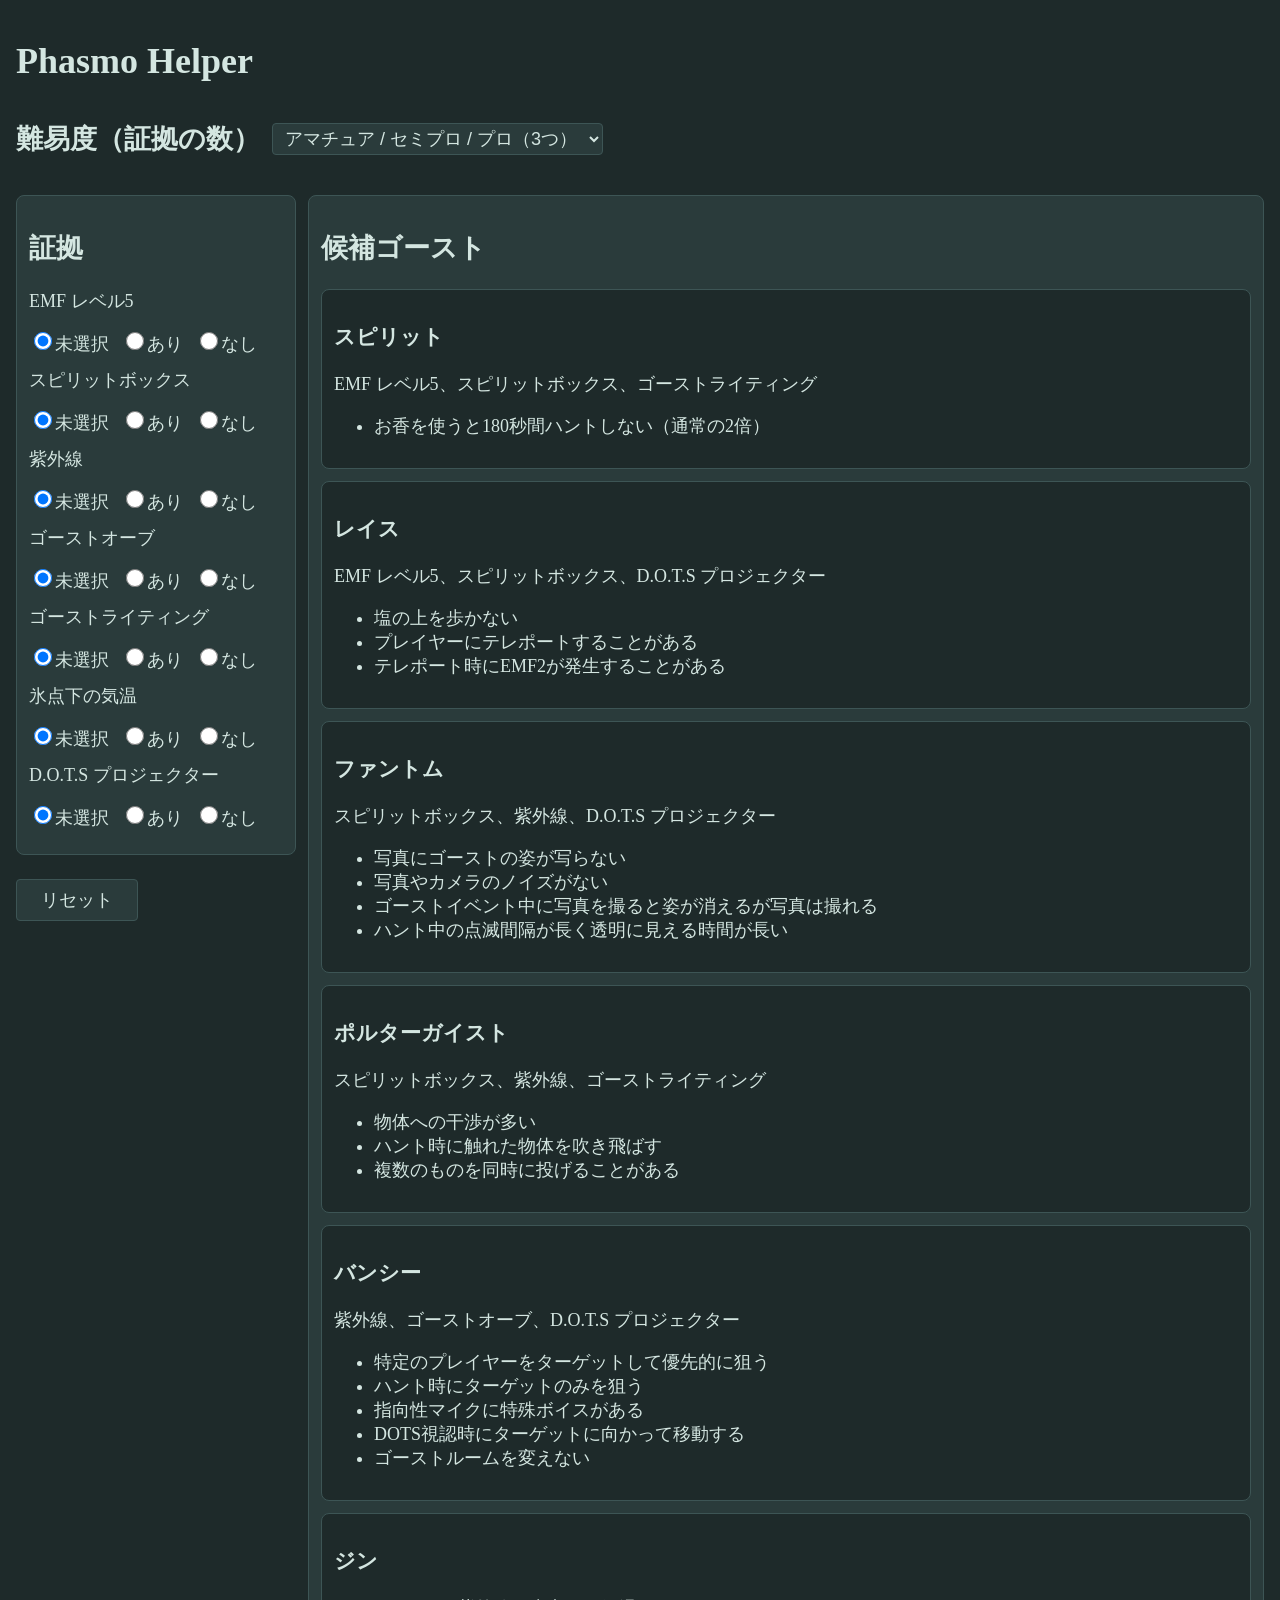
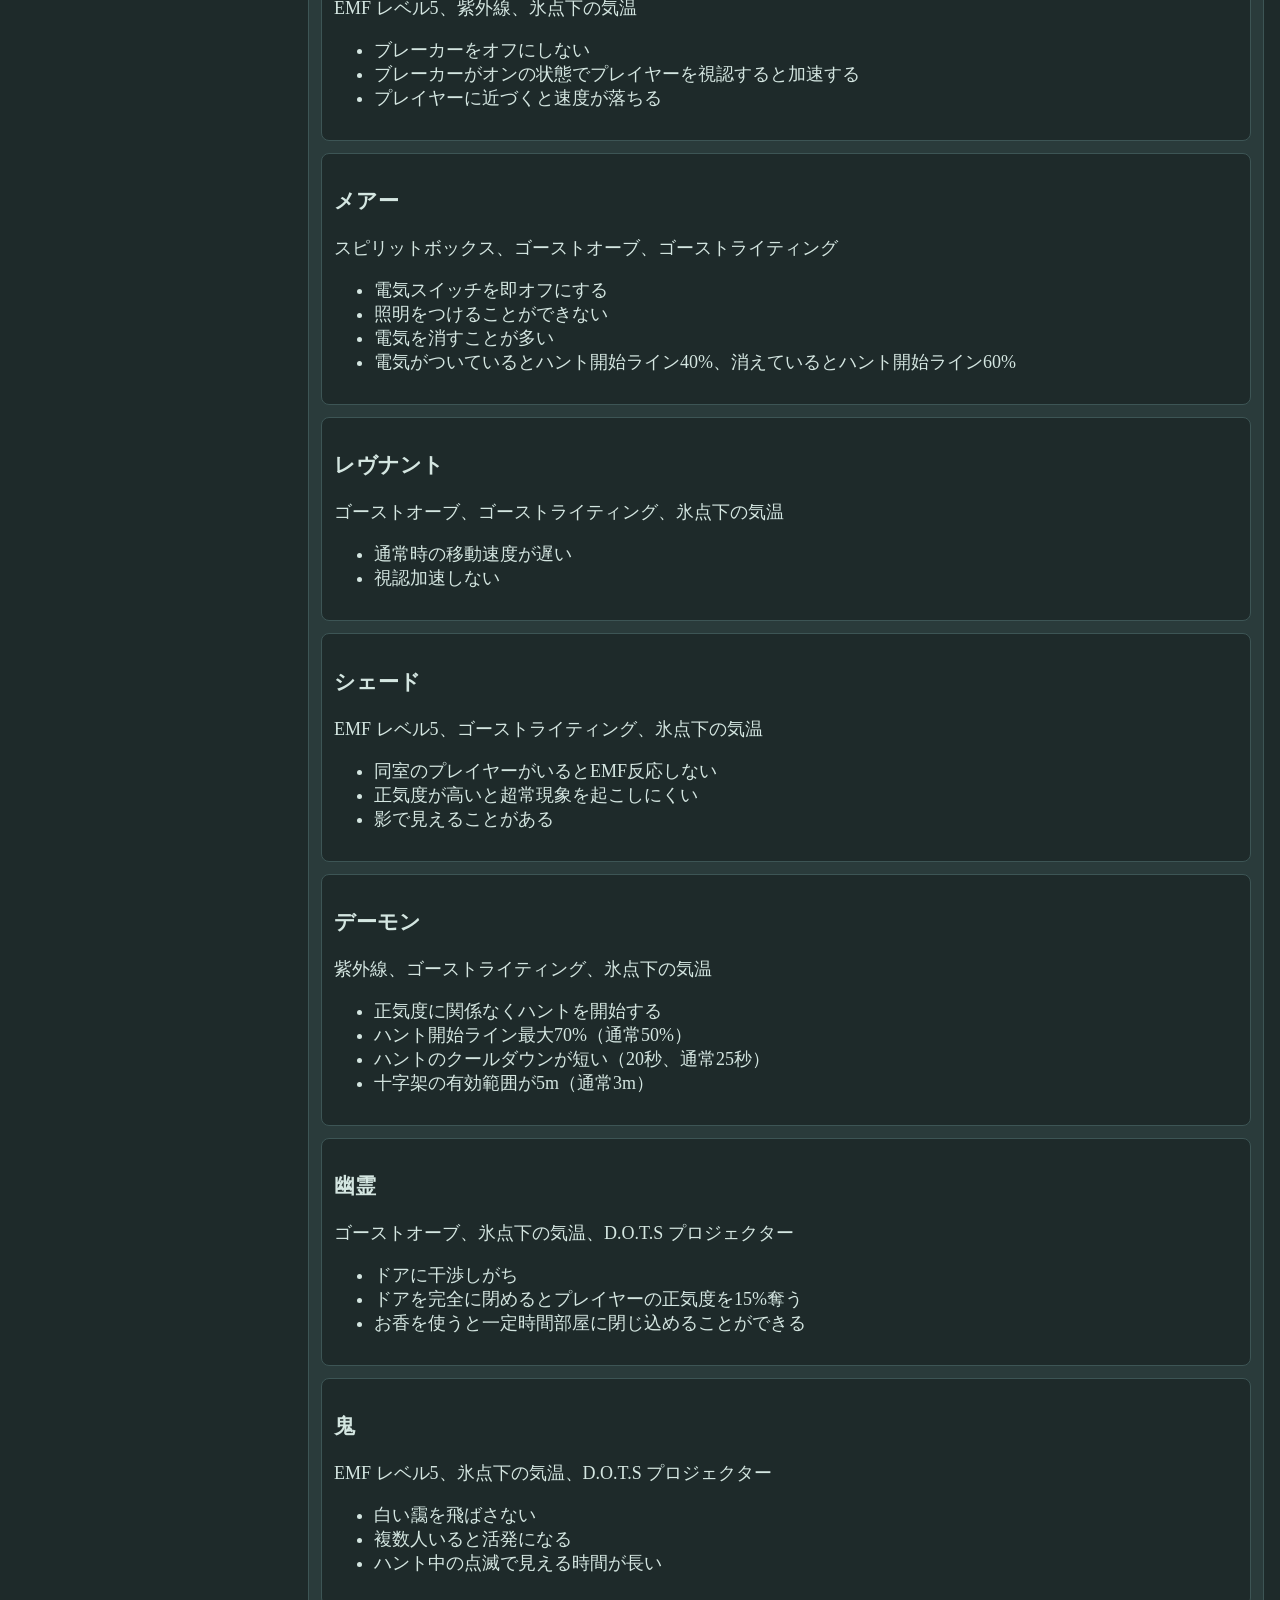
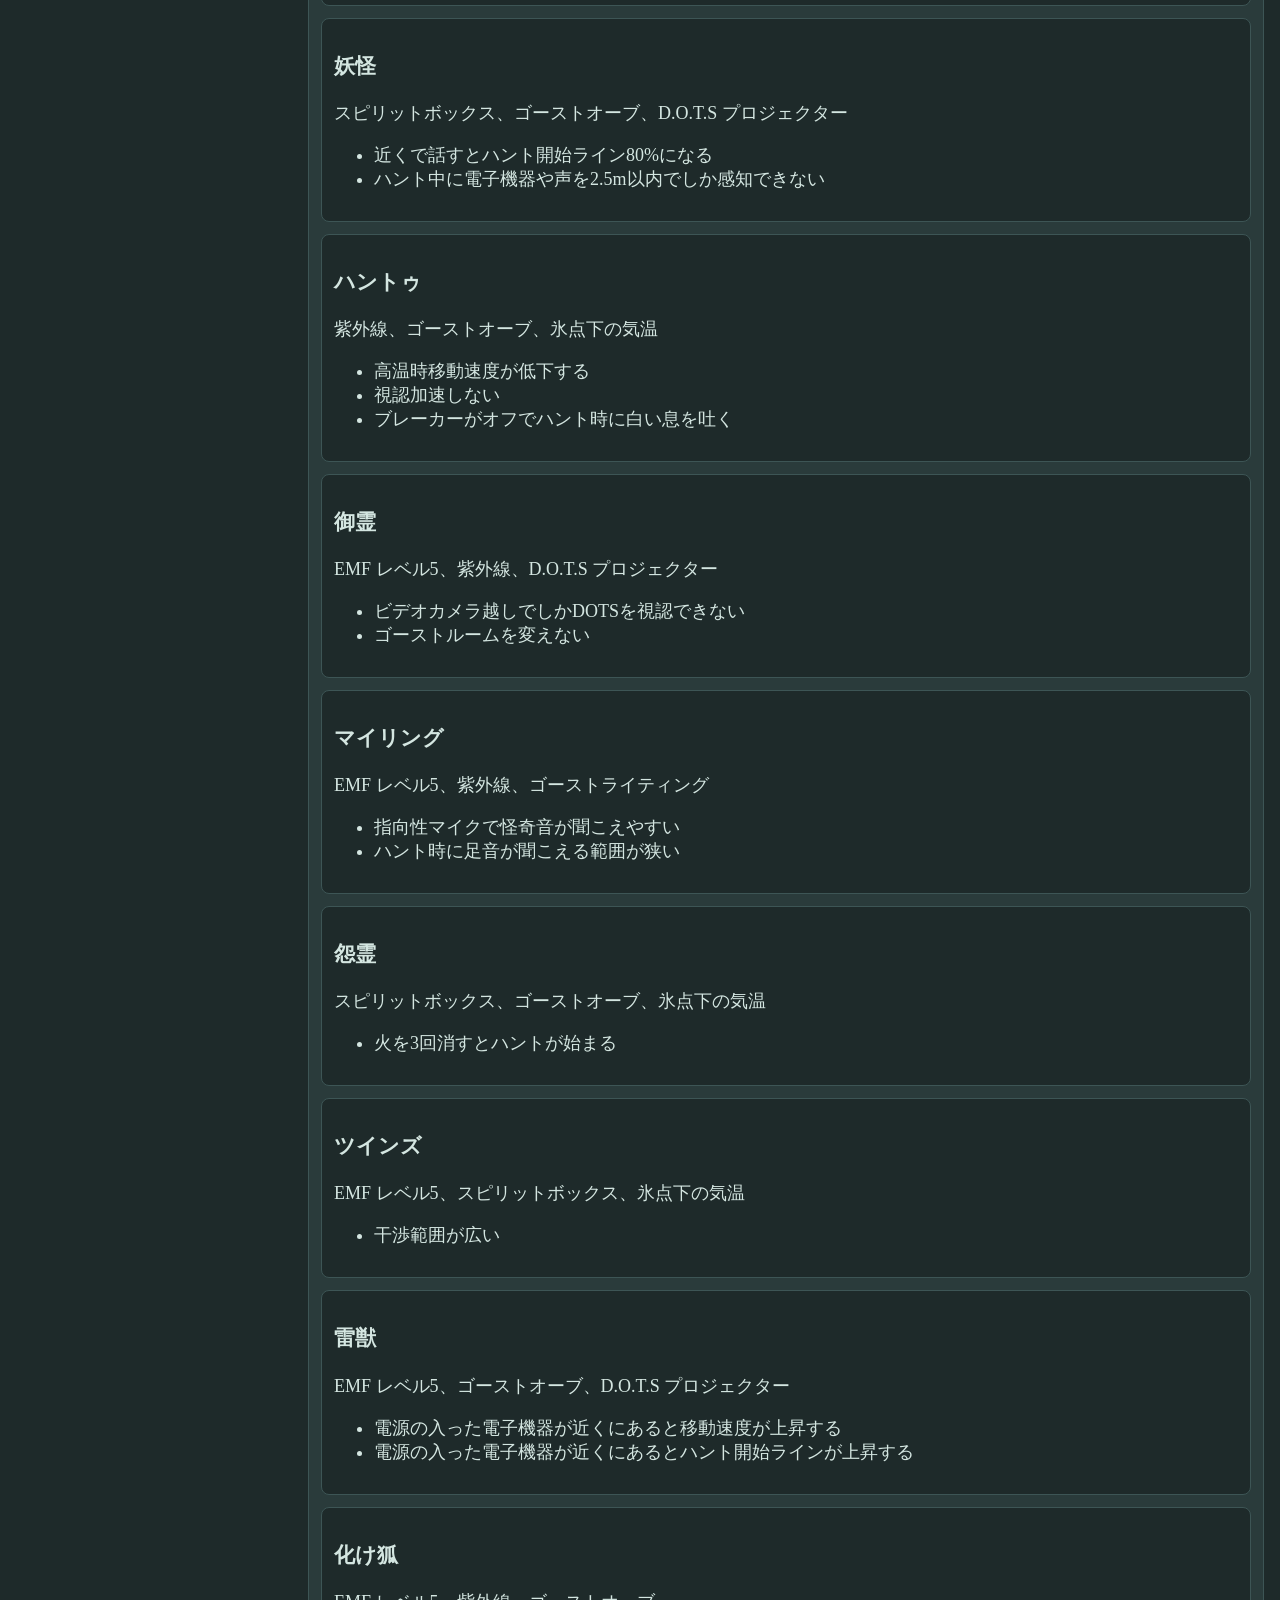
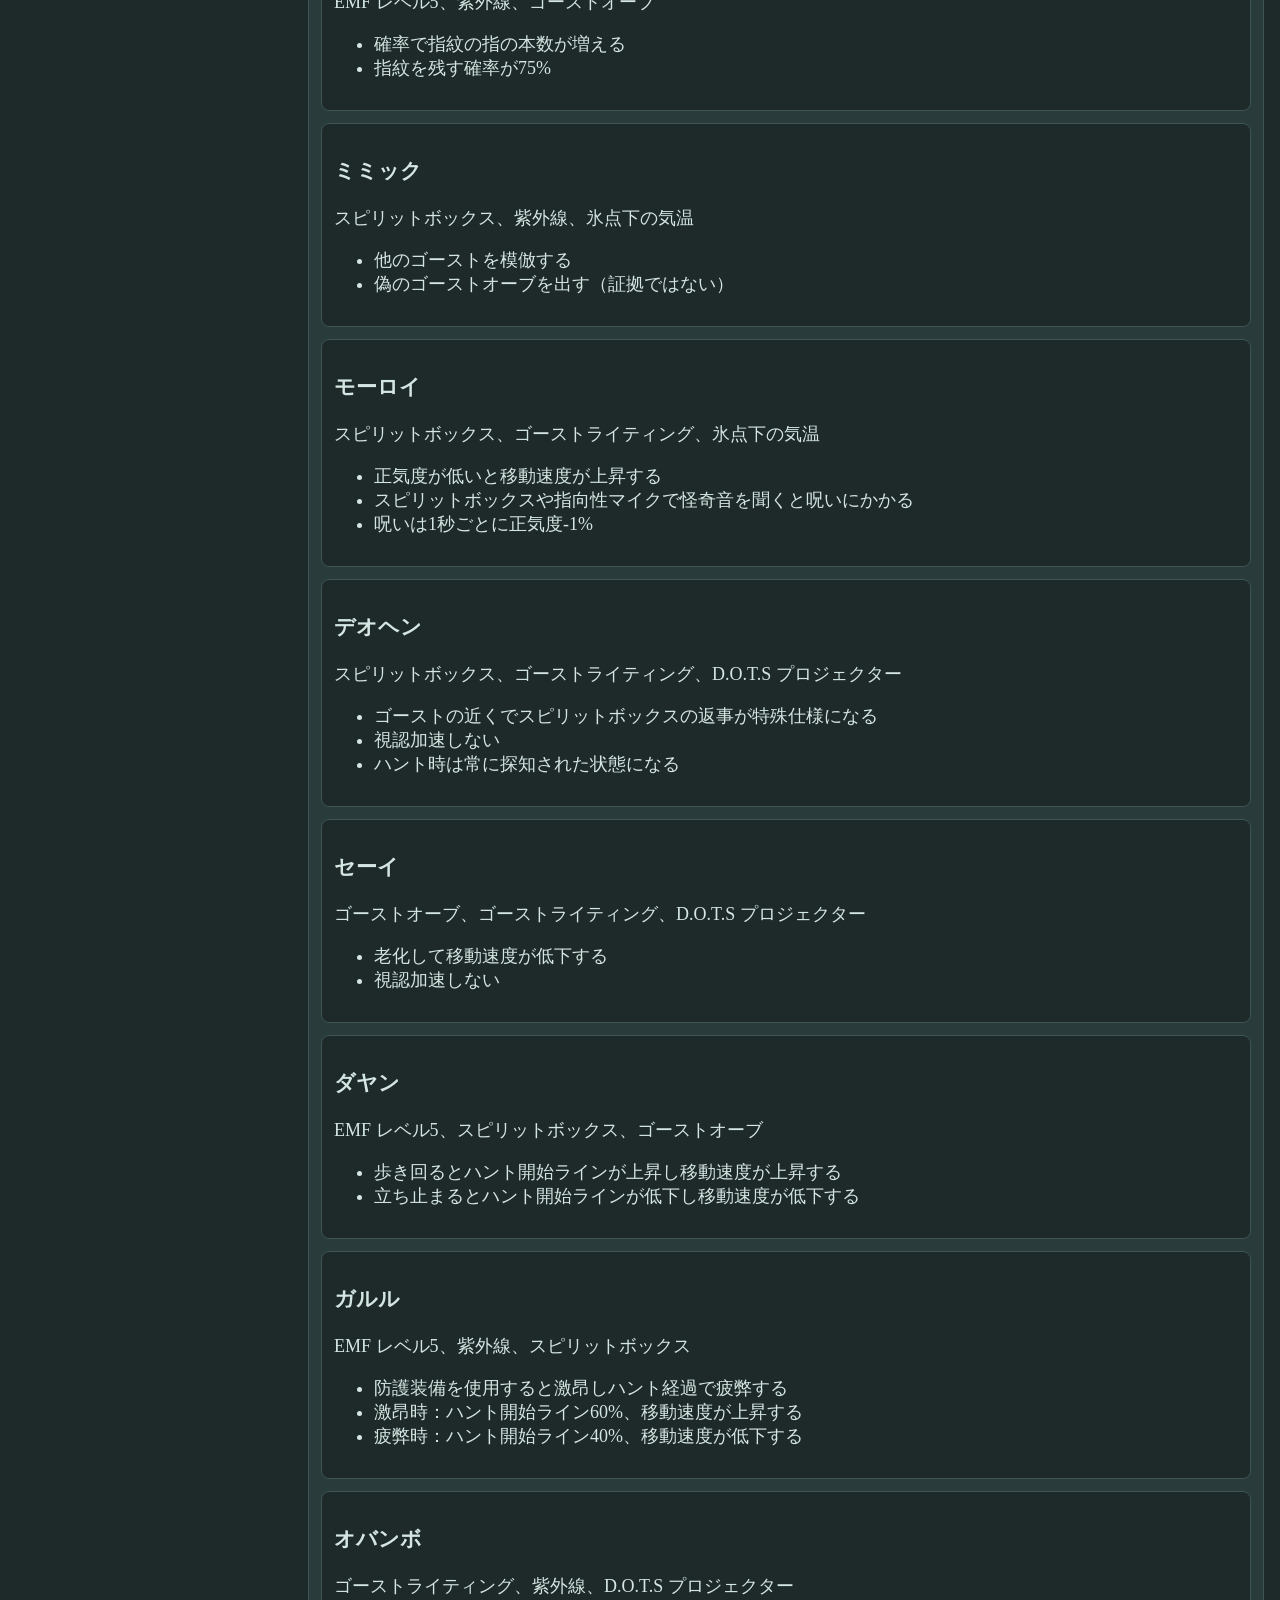
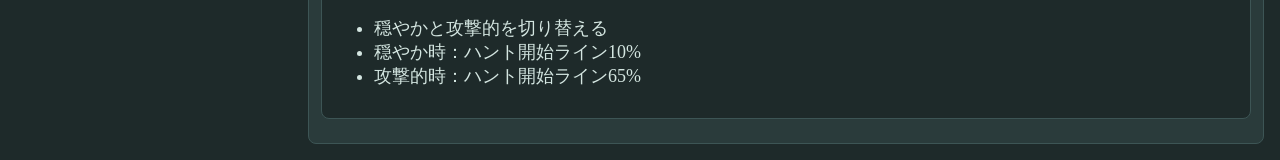
==== index.html @ 8256fd14 "first commit" ====
<!DOCTYPE html>
<html lang="ja">

<head>
  <meta charset="UTF-8">
  <meta name="viewport" content="width=device-width, initial-scale=1.0">
  <title>Phasmo Helper</title>
  <link rel="stylesheet" href="css/style.css">
</head>

<body>

  <h1>Phasmo Helper</h1>

  <section id="difficulty-section">
    <h2>難易度（証拠の数）</h2>
    <select id="difficulty-select">
      <option value="3">アマチュア / セミプロ / プロ（3つ）</option>
      <option value="2">ナイトメア（2つ）</option>
      <option value="1">インサニティ（1つ）</option>
    </select>
  </section>

  <div id="main-content">
    <div id="left-column">
      <section id="evidence-section">
        <h2>証拠</h2>
        <div id="evidence-list">
          <!-- app.jsで動的に生成 -->
        </div>
      </section>
      <button id="reset-button">リセット</button>
    </div>

    <div id="right-column">
      <section id="result-section">
        <h2>候補ゴースト</h2>
        <div id="ghost-list">
          <!-- app.jsで動的に生成 -->
        </div>
      </section>
    </div>
  </div>

  <script src="js/app.js"></script>
</body>

</html>
---- css/style.css ----
body {
  font-size: 18px;
  background-color: #1e2a2a;
  color: #d4e6e1;
  margin: 0;
  padding: 16px;
}

h1 {
  margin-bottom: 16px;
}

#difficulty-section {
  display: flex;
  align-items: center;
  gap: 12px;
  margin-bottom: 16px;
}

/* 2カラムレイアウト */
#main-content {
  display: flex;
  gap: 12px;
  align-items: flex-start;
}

#left-column {
  flex: 0 0 280px;
}

#right-column {
  flex: 1;
}

.evidence-row {
  display: flex;
  align-items: center;
  gap: 16px;
  margin-bottom: 8px;
}

.evidence-row span {
  width: 180px;
  word-break: keep-all;
  white-space: nowrap;
}

.evidence-row {
  display: flex;
  flex-direction: column;
  align-items: flex-start;
  margin-bottom: 12px;
}

.radio-group {
  display: flex;
  flex-direction: row;
  gap: 12px;
}

input[type="radio"] {
  width: 18px;
  height: 18px;
}

#reset-button {
  font-size: 18px;
  padding: 8px 24px;
  cursor: pointer;
  background-color: #2a3b3b;
  color: #d4e6e1;
  border: 1px solid #3d5555;
  border-radius: 4px;
  margin-top: 12px;
}

select {
  font-size: 18px;
  background-color: #2a3b3b;
  color: #d4e6e1;
  border: 1px solid #3d5555;
  border-radius: 4px;
  padding: 4px 8px;
}

#result-section {
  background-color: #2a3b3b;
  border: 1px solid #3d5555;
  border-radius: 8px;
  padding: 12px;
}

.ghost-card {
  background-color: #1e2a2a;
  border: 1px solid #3d5555;
  border-radius: 8px;
  padding: 12px;
  margin-bottom: 12px;
}

.evidence-highlight {
  background-color: #5a8a5a;
  color: #ffffff;
  padding: 2px 6px;
  border-radius: 4px;
}

#evidence-section {
  background-color: #2a3b3b;
  border: 1px solid #3d5555;
  border-radius: 8px;
  padding: 12px;
  margin-bottom: 12px;
}

/* スマホ対応 */
@media (max-width: 768px) {
  #main-content {
    flex-direction: column;
  }

  #left-column {
    flex: none;
    width: 100%;
  }

  .evidence-row span {
    width: 120px;
  }

  .radio-group {
    gap: 8px;
  }
}
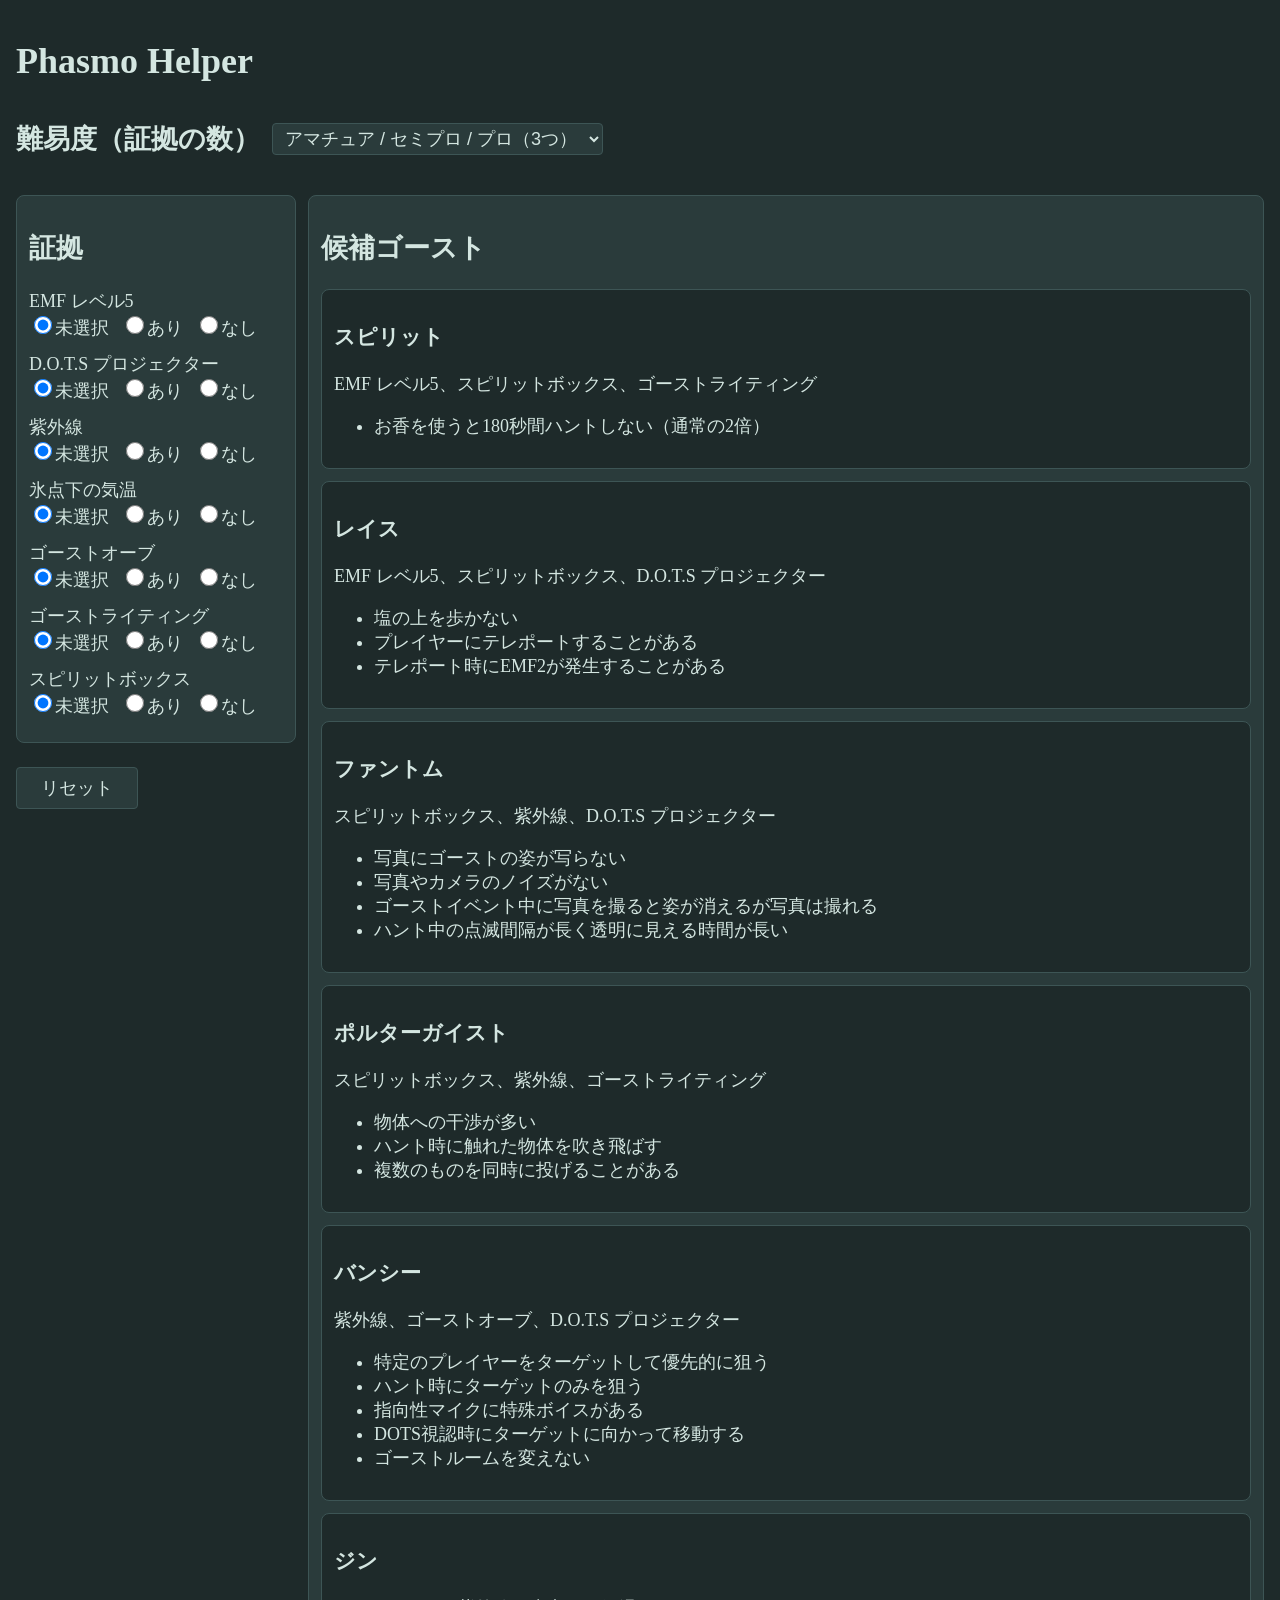
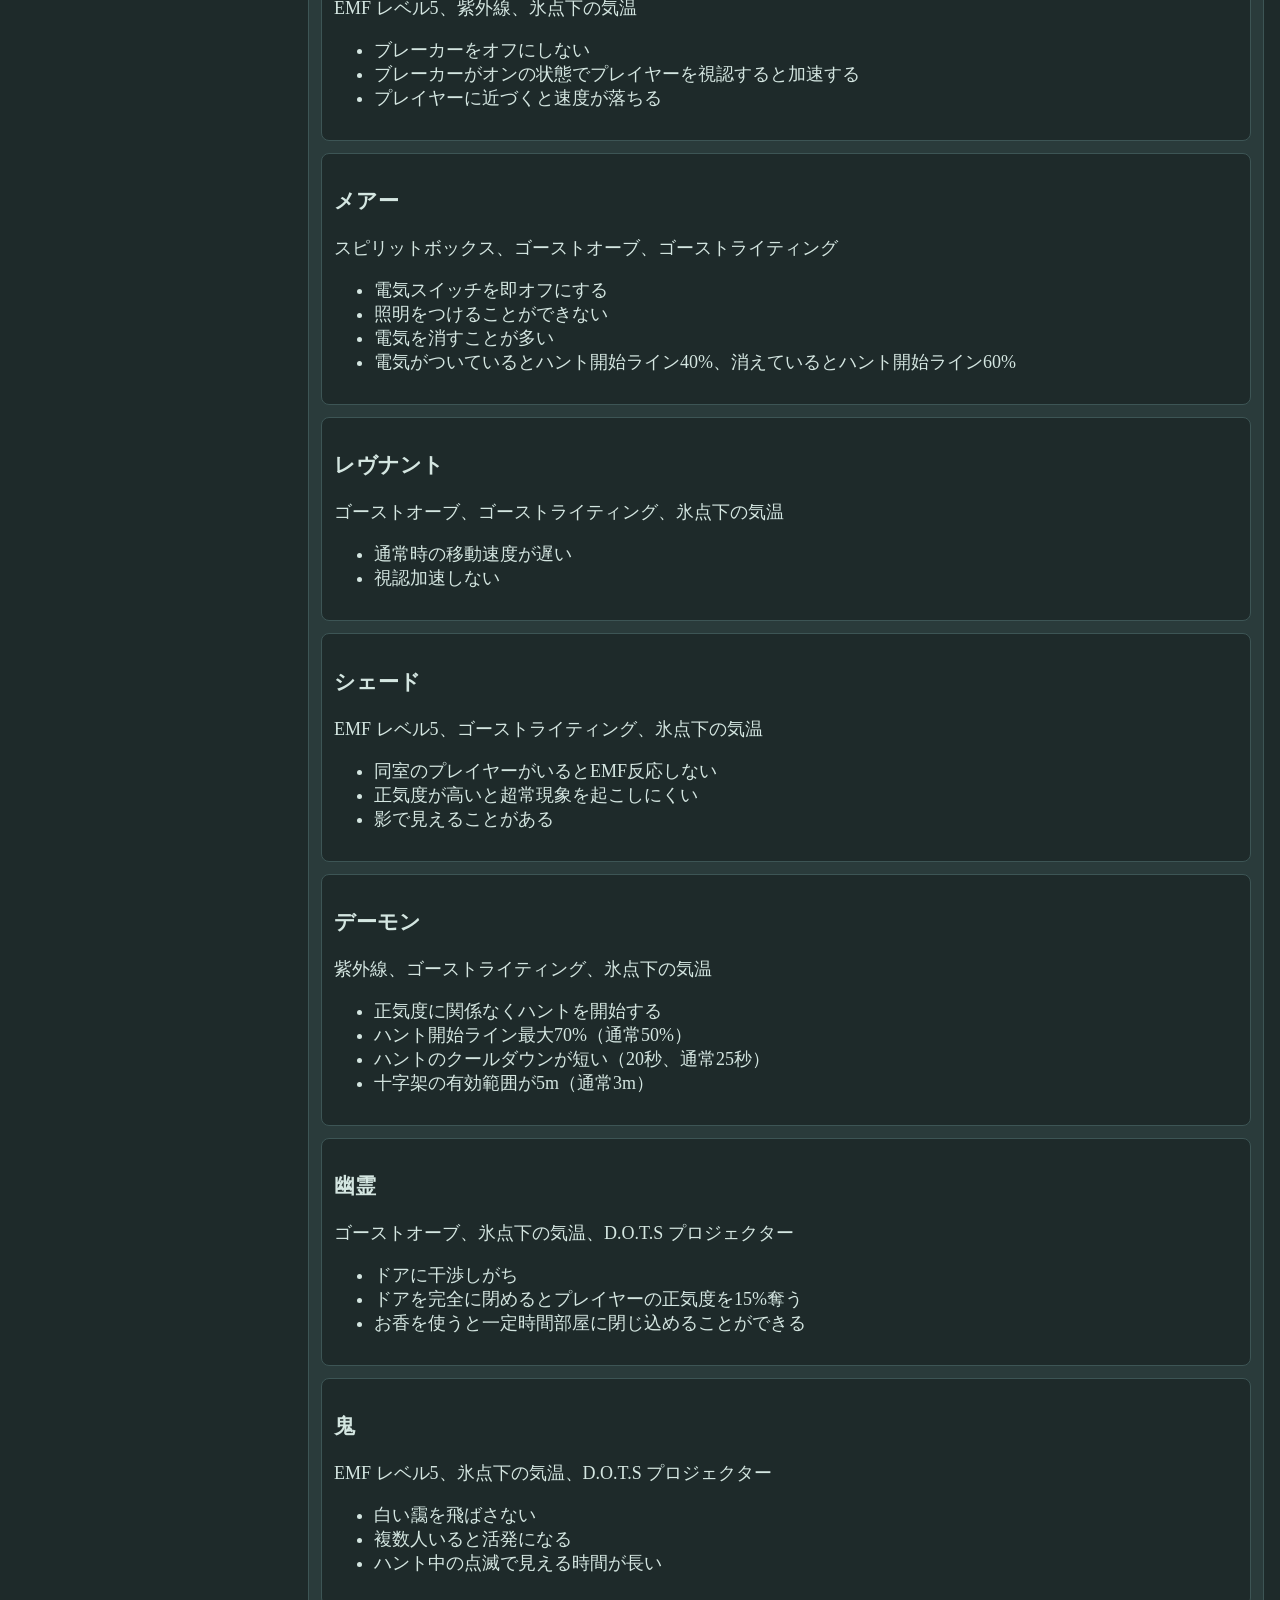
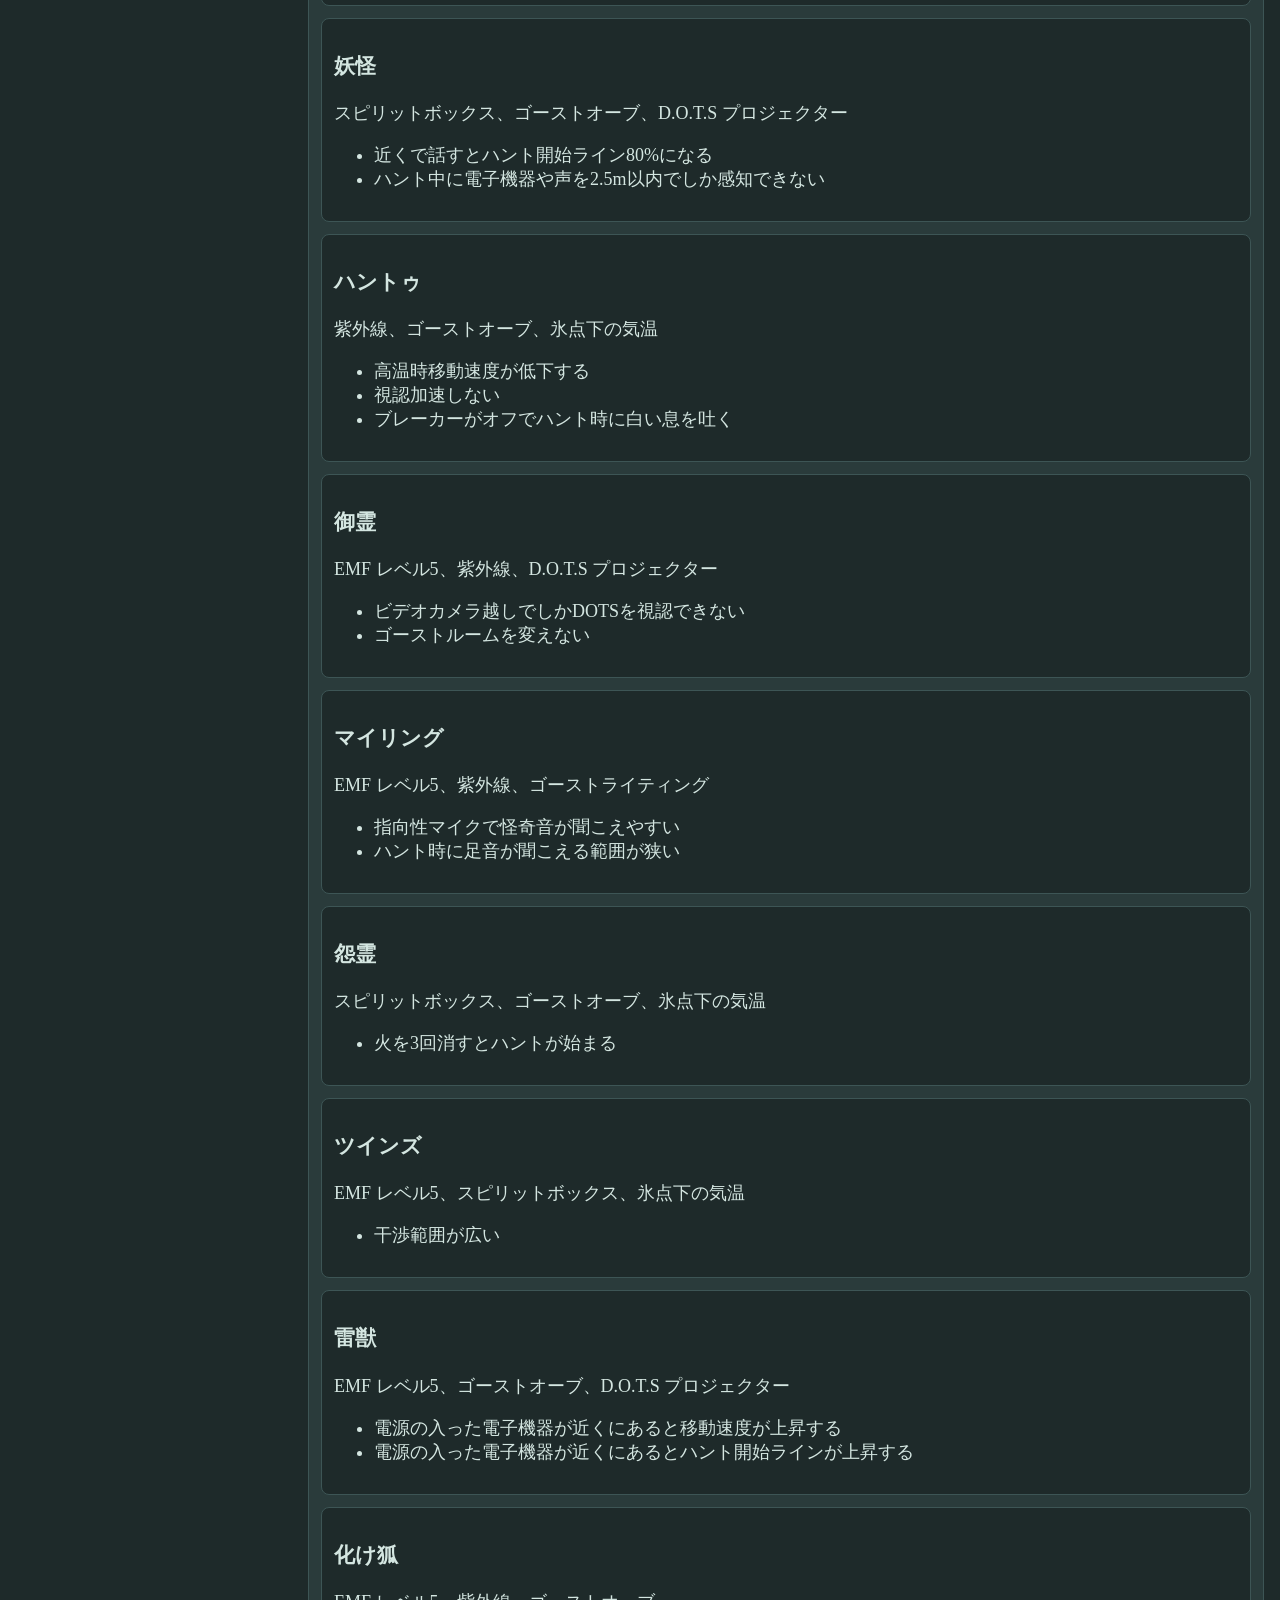
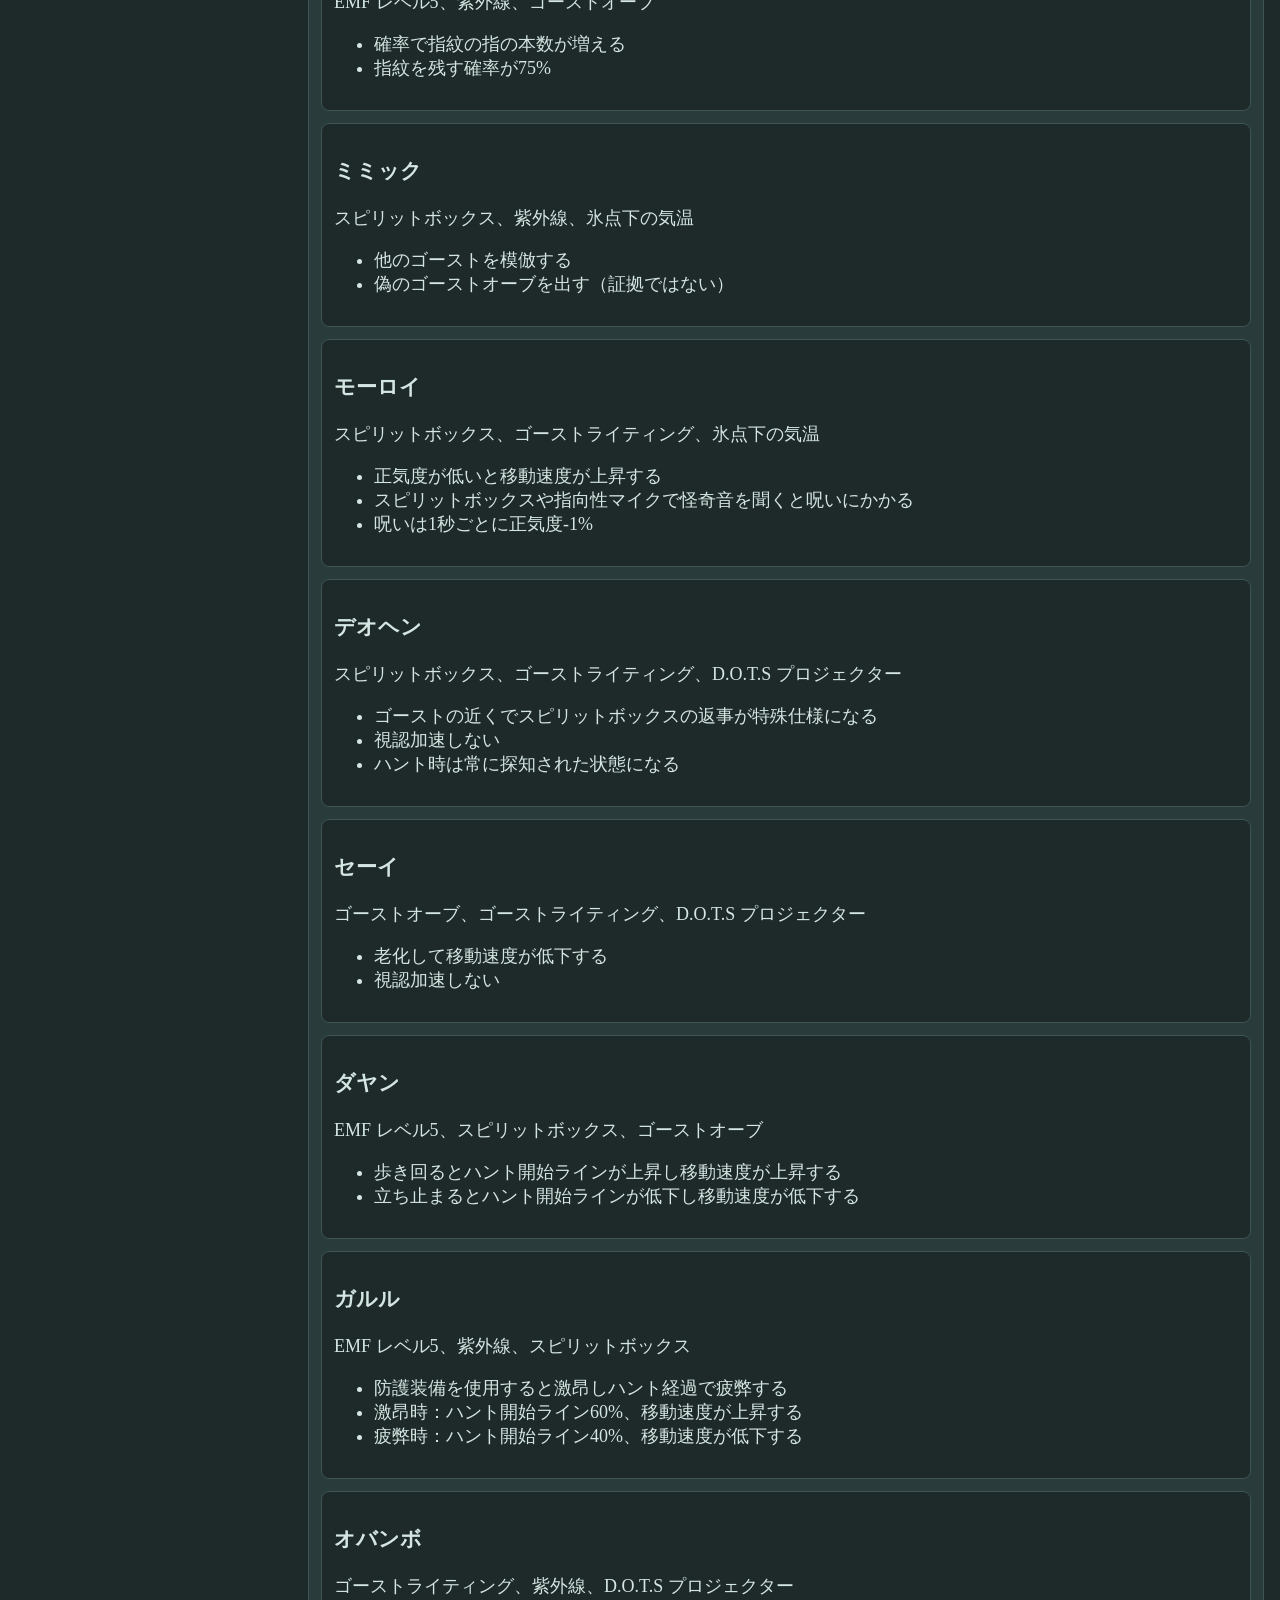
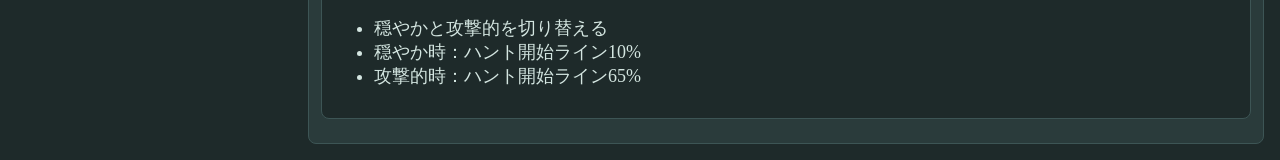
==== commit b5a8ef45: "コメントを追加" ====
--- a/index.html
+++ b/index.html
@@ -3,8 +3,10 @@
 
 <head>
   <meta charset="UTF-8">
+  <!-- スマホでも正しく表示されるようにviewportを設定 -->
   <meta name="viewport" content="width=device-width, initial-scale=1.0">
   <title>Phasmo Helper</title>
+  <!-- スタイルシートの読み込み -->
   <link rel="stylesheet" href="css/style.css">
 </head>
 
@@ -12,6 +14,7 @@
 
   <h1>Phasmo Helper</h1>
 
+  <!-- 難易度選択セクション -->
   <section id="difficulty-section">
     <h2>難易度（証拠の数）</h2>
     <select id="difficulty-select">
@@ -21,27 +24,32 @@
     </select>
   </section>
 
+  <!-- メインコンテンツ: 左右2カラム -->
   <div id="main-content">
+
+    <!-- 左カラム: 証拠選択エリア -->
     <div id="left-column">
       <section id="evidence-section">
         <h2>証拠</h2>
-        <div id="evidence-list">
-          <!-- app.jsで動的に生成 -->
-        </div>
+        <!-- 証拠のラジオボタンはapp.jsで動的に生成 -->
+        <div id="evidence-list"></div>
       </section>
+      <!-- 全証拠を未選択に戻すボタン -->
       <button id="reset-button">リセット</button>
     </div>
 
+    <!-- 右カラム: 候補ゴースト表示エリア -->
     <div id="right-column">
       <section id="result-section">
         <h2>候補ゴースト</h2>
-        <div id="ghost-list">
-          <!-- app.jsで動的に生成 -->
-        </div>
+        <!-- 候補ゴーストのカードはapp.jsで動的に生成 -->
+        <div id="ghost-list"></div>
       </section>
     </div>
+
   </div>
 
+  <!-- JavaScriptの読み込み（bodyの末尾に置くことでHTML描画後に実行される） -->
   <script src="js/app.js"></script>
 </body>
 
--- a/css/style.css
+++ b/css/style.css
@@ -1,7 +1,10 @@
+/* 全体のベーススタイル */
 body {
   font-size: 18px;
   background-color: #1e2a2a;
+  /* 暗い緑系の背景色 */
   color: #d4e6e1;
+  /* 明るいテキスト色 */
   margin: 0;
   padding: 16px;
 }
@@ -10,6 +13,7 @@
   margin-bottom: 16px;
 }
 
+/* 難易度セクション: 横並びレイアウト */
 #difficulty-section {
   display: flex;
   align-items: center;
@@ -17,34 +21,24 @@
   margin-bottom: 16px;
 }
 
-/* 2カラムレイアウト */
+/* メインコンテンツ: 左右2カラムレイアウト */
 #main-content {
   display: flex;
   gap: 12px;
   align-items: flex-start;
 }
 
+/* 左カラム: 証拠選択エリア（幅固定） */
 #left-column {
   flex: 0 0 280px;
 }
 
+/* 右カラム: 候補ゴーストエリア（残りの幅を使用） */
 #right-column {
   flex: 1;
 }
 
-.evidence-row {
-  display: flex;
-  align-items: center;
-  gap: 16px;
-  margin-bottom: 8px;
-}
-
-.evidence-row span {
-  width: 180px;
-  word-break: keep-all;
-  white-space: nowrap;
-}
-
+/* 証拠1行分: 縦方向に並べる */
 .evidence-row {
   display: flex;
   flex-direction: column;
@@ -52,17 +46,27 @@
   margin-bottom: 12px;
 }
 
+/* 証拠名: 折り返しを禁止 */
+.evidence-row span {
+  width: 180px;
+  word-break: keep-all;
+  white-space: nowrap;
+}
+
+/* ラジオボタングループ: 横並び */
 .radio-group {
   display: flex;
   flex-direction: row;
   gap: 12px;
 }
 
+/* ラジオボタンのサイズ */
 input[type="radio"] {
   width: 18px;
   height: 18px;
 }
 
+/* リセットボタンのスタイル */
 #reset-button {
   font-size: 18px;
   padding: 8px 24px;
@@ -74,6 +78,7 @@
   margin-top: 12px;
 }
 
+/* 難易度セレクトボックスのスタイル */
 select {
   font-size: 18px;
   background-color: #2a3b3b;
@@ -83,6 +88,7 @@
   padding: 4px 8px;
 }
 
+/* 候補ゴーストセクションの外枠 */
 #result-section {
   background-color: #2a3b3b;
   border: 1px solid #3d5555;
@@ -90,6 +96,7 @@
   padding: 12px;
 }
 
+/* ゴーストカード: 各ゴーストの情報を囲む枠 */
 .ghost-card {
   background-color: #1e2a2a;
   border: 1px solid #3d5555;
@@ -98,6 +105,7 @@
   margin-bottom: 12px;
 }
 
+/* "あり"にした証拠のハイライト表示 */
 .evidence-highlight {
   background-color: #5a8a5a;
   color: #ffffff;
@@ -105,6 +113,7 @@
   border-radius: 4px;
 }
 
+/* 証拠セクションの外枠 */
 #evidence-section {
   background-color: #2a3b3b;
   border: 1px solid #3d5555;
@@ -113,7 +122,7 @@
   margin-bottom: 12px;
 }
 
-/* スマホ対応 */
+/* スマホ対応: 画面幅768px以下で1カラムに切り替え */
 @media (max-width: 768px) {
   #main-content {
     flex-direction: column;
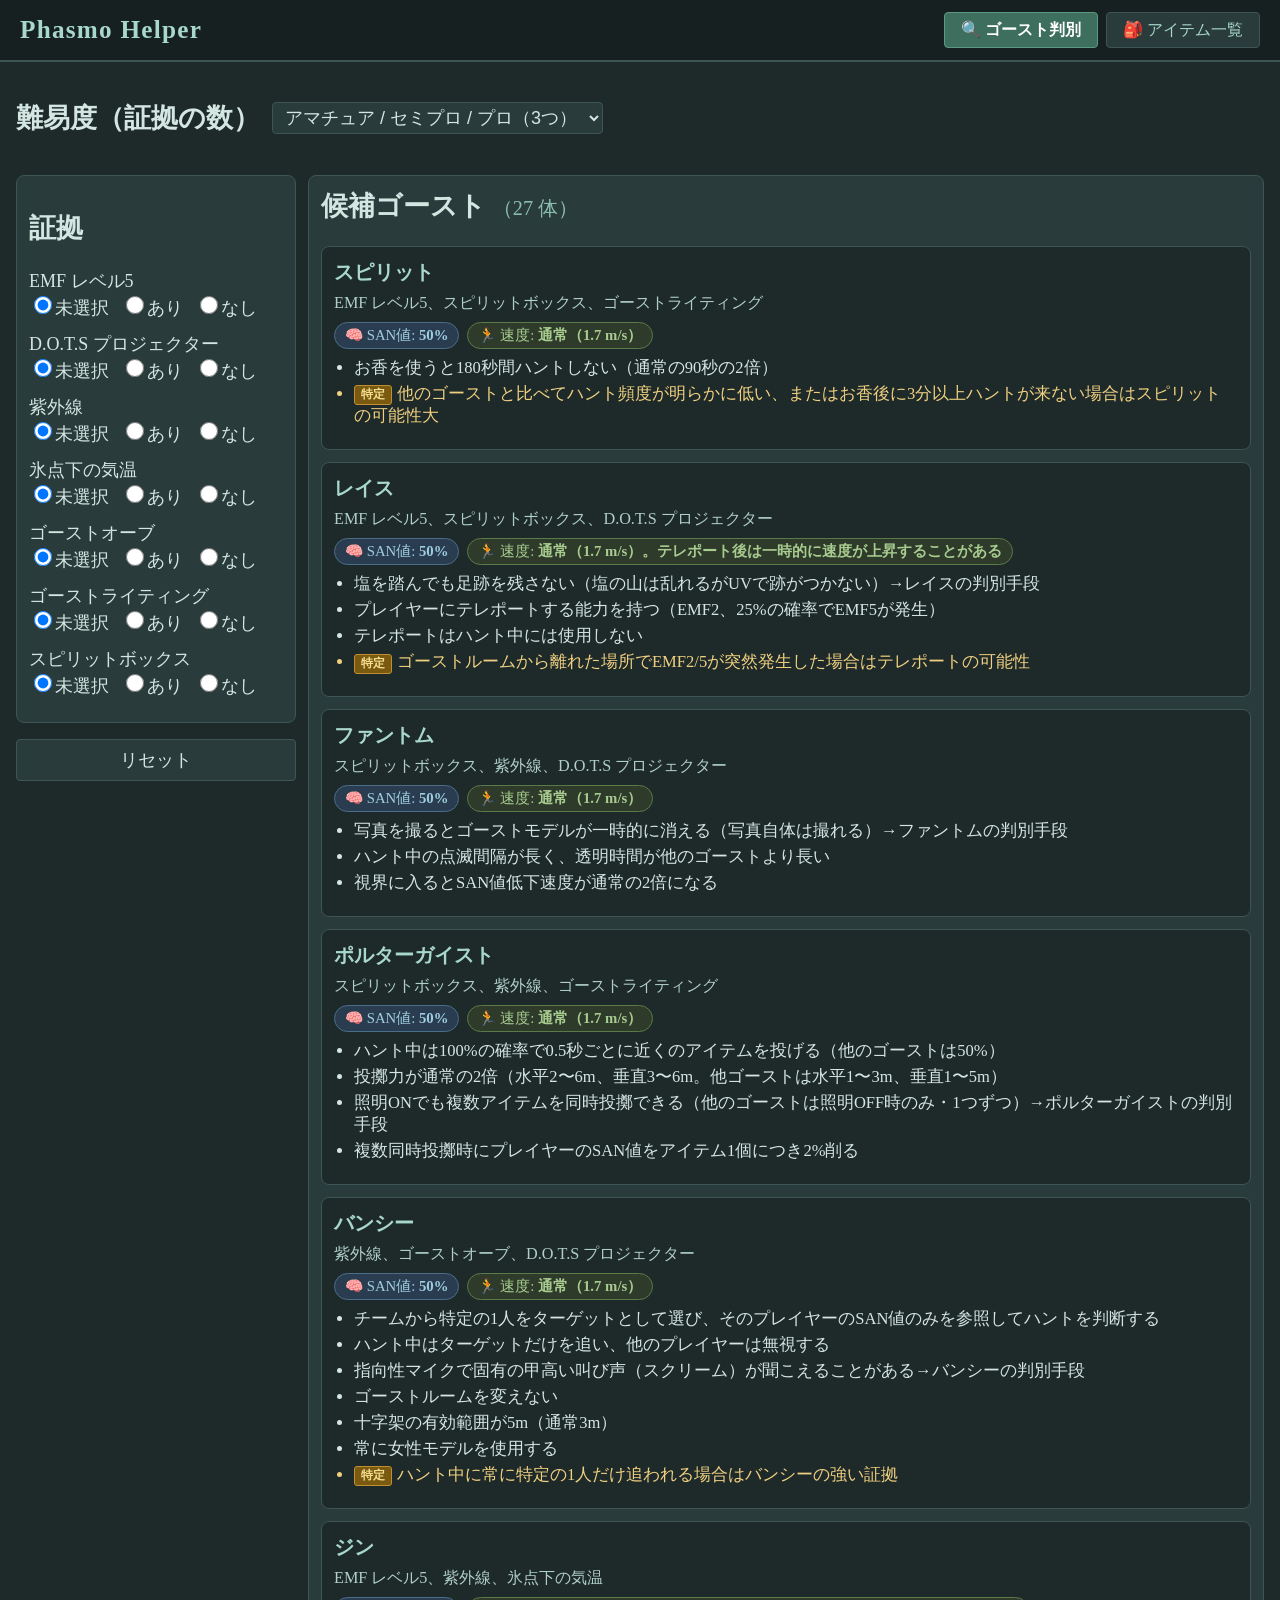
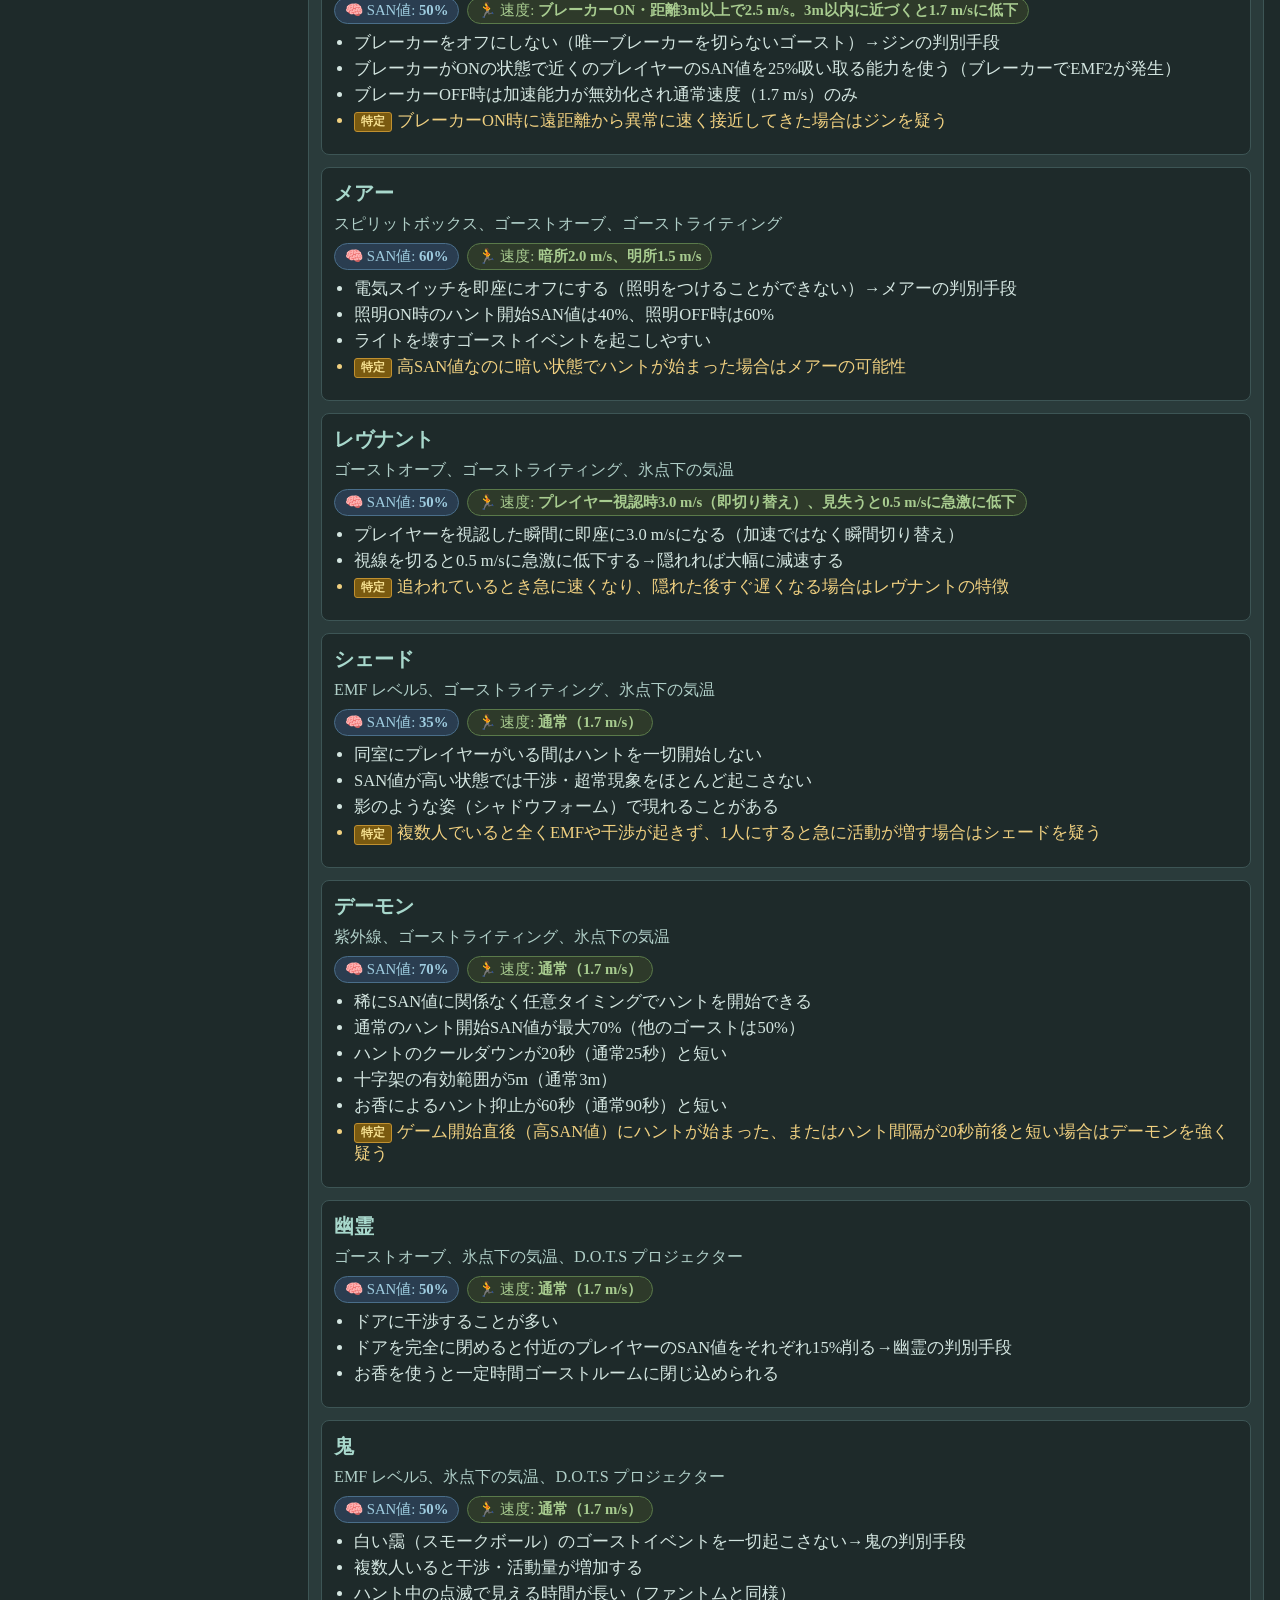
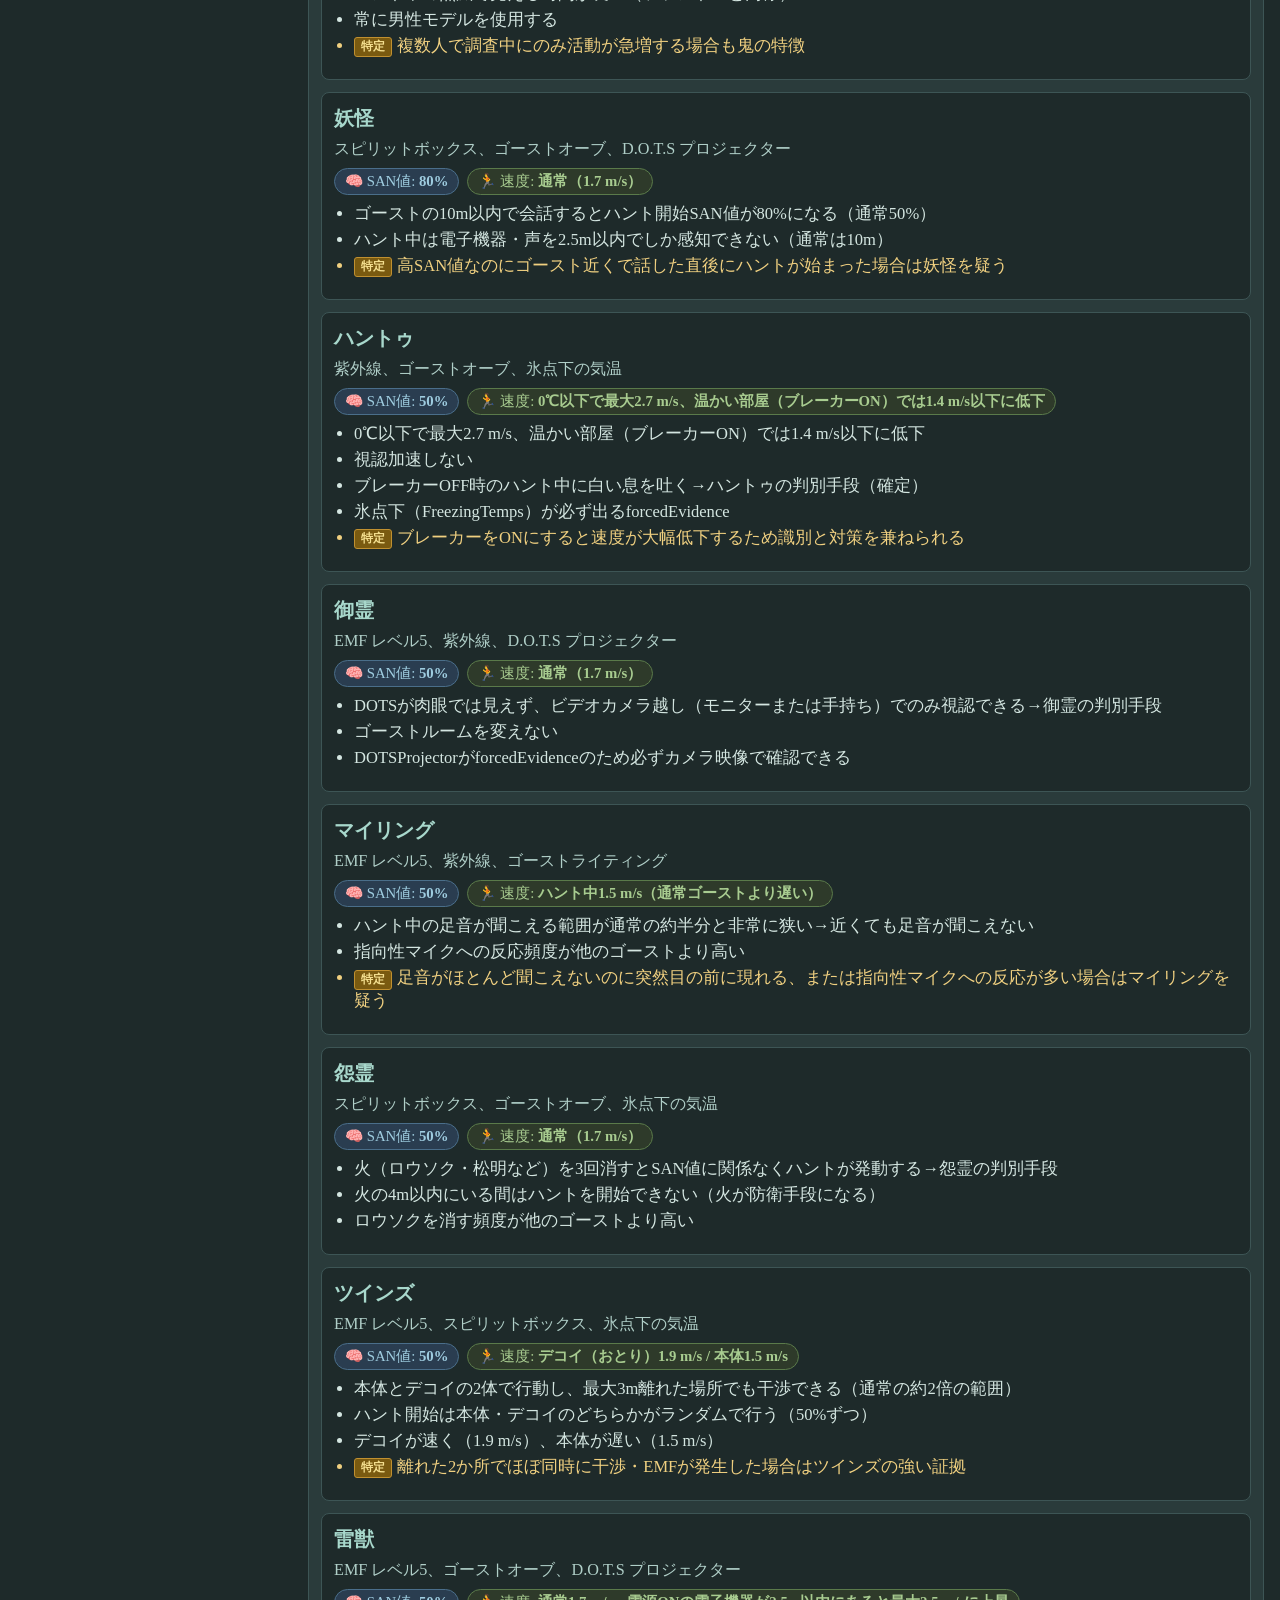
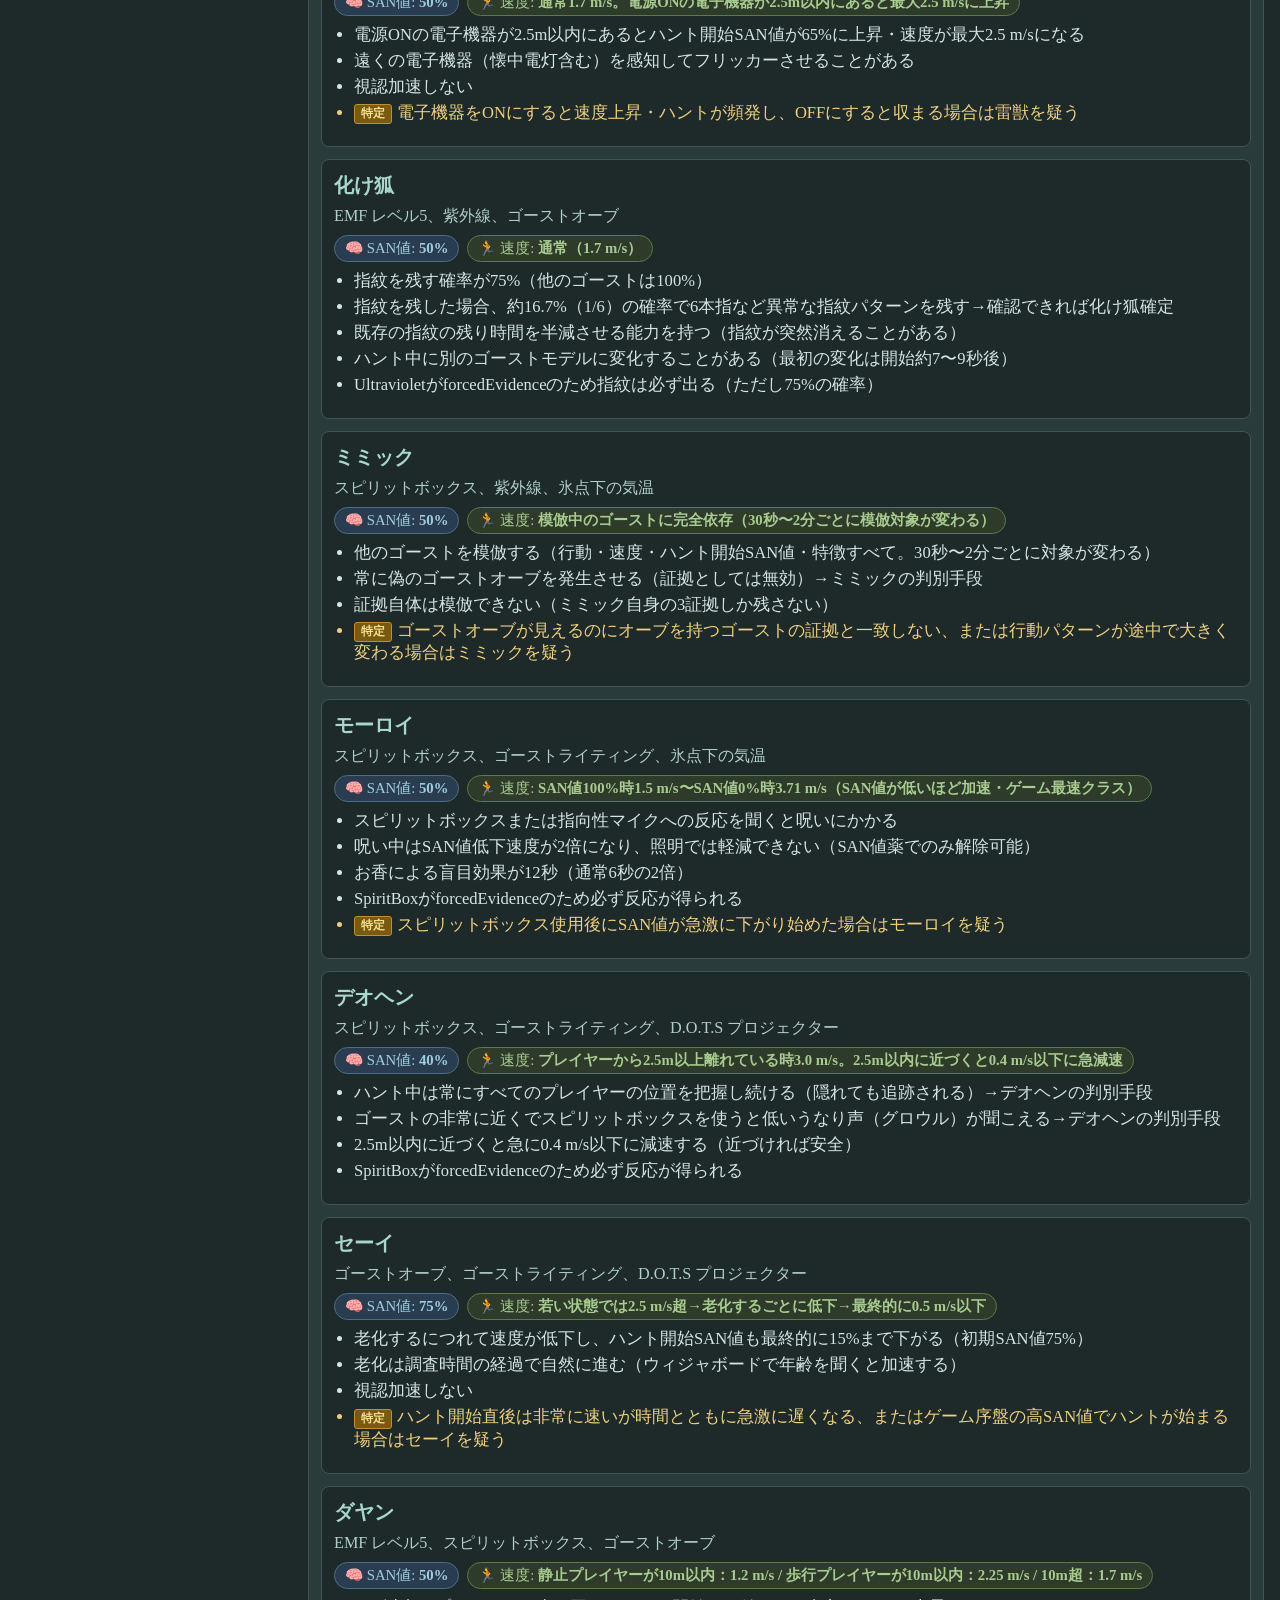
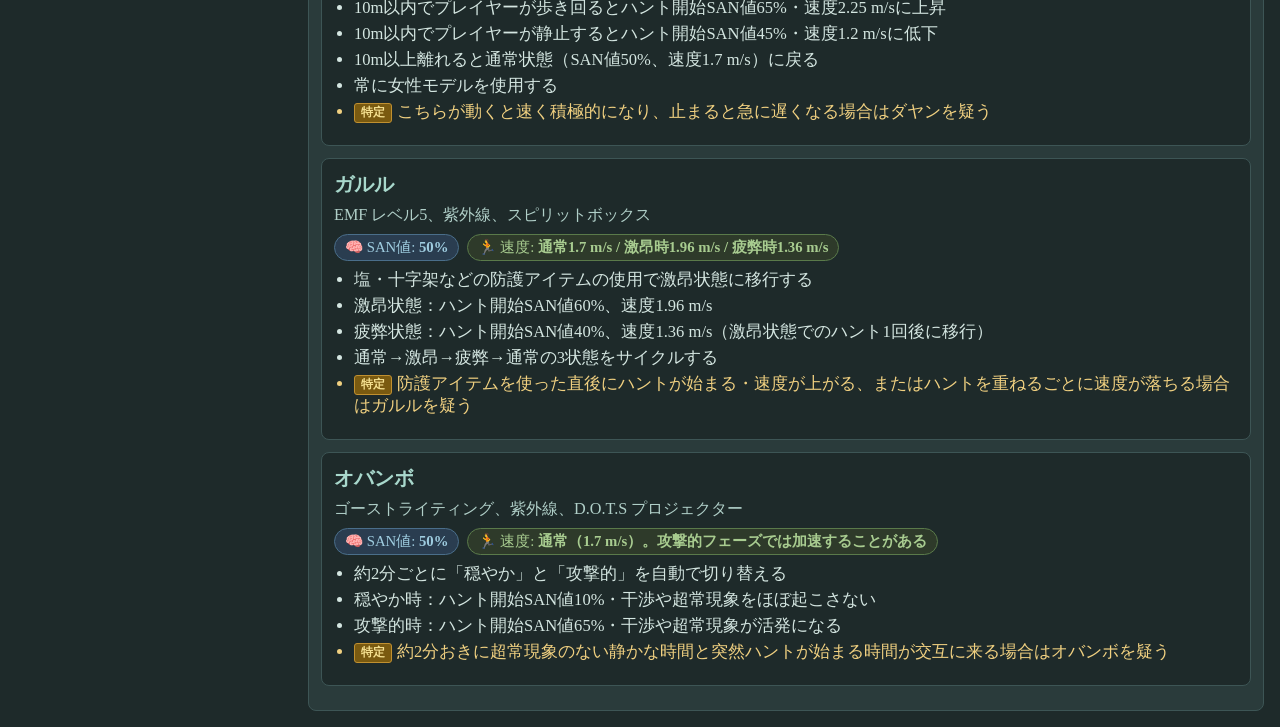
==== commit f32c7655: "編集" ====
--- a/index.html
+++ b/index.html
@@ -3,16 +3,20 @@
 
 <head>
   <meta charset="UTF-8">
-  <!-- スマホでも正しく表示されるようにviewportを設定 -->
   <meta name="viewport" content="width=device-width, initial-scale=1.0">
   <title>Phasmo Helper</title>
-  <!-- スタイルシートの読み込み -->
   <link rel="stylesheet" href="css/style.css">
 </head>
 
 <body>
 
-  <h1>Phasmo Helper</h1>
+  <header class="site-header">
+    <h1>Phasmo Helper</h1>
+    <nav class="site-nav">
+      <a href="index.html" class="nav-link active">🔍 ゴースト判別</a>
+      <a href="items.html" class="nav-link">🎒 アイテム一覧</a>
+    </nav>
+  </header>
 
   <!-- 難易度選択セクション -->
   <section id="difficulty-section">
@@ -31,25 +35,21 @@
     <div id="left-column">
       <section id="evidence-section">
         <h2>証拠</h2>
-        <!-- 証拠のラジオボタンはapp.jsで動的に生成 -->
         <div id="evidence-list"></div>
       </section>
-      <!-- 全証拠を未選択に戻すボタン -->
       <button id="reset-button">リセット</button>
     </div>
 
     <!-- 右カラム: 候補ゴースト表示エリア -->
     <div id="right-column">
       <section id="result-section">
-        <h2>候補ゴースト</h2>
-        <!-- 候補ゴーストのカードはapp.jsで動的に生成 -->
+        <h2>候補ゴースト <span id="ghost-count"></span></h2>
         <div id="ghost-list"></div>
       </section>
     </div>
 
   </div>
 
-  <!-- JavaScriptの読み込み（bodyの末尾に置くことでHTML描画後に実行される） -->
   <script src="js/app.js"></script>
 </body>
 
--- a/css/style.css
+++ b/css/style.css
@@ -1,44 +1,102 @@
-/* 全体のベーススタイル */
+/* ========================================
+   ベーススタイル
+======================================== */
 body {
   font-size: 18px;
   background-color: #1e2a2a;
-  /* 暗い緑系の背景色 */
   color: #d4e6e1;
-  /* 明るいテキスト色 */
   margin: 0;
-  padding: 16px;
-}
-
-h1 {
-  margin-bottom: 16px;
-}
-
-/* 難易度セクション: 横並びレイアウト */
+  padding: 0;
+}
+
+/* ========================================
+   ヘッダー・ナビゲーション
+======================================== */
+.site-header {
+  display: flex;
+  align-items: center;
+  justify-content: space-between;
+  background-color: #162020;
+  border-bottom: 2px solid #3d5555;
+  padding: 12px 20px;
+  flex-wrap: wrap;
+  gap: 8px;
+}
+
+.site-header h1 {
+  margin: 0;
+  font-size: 1.4em;
+  color: #a8d8cc;
+  letter-spacing: 0.05em;
+}
+
+.site-nav {
+  display: flex;
+  gap: 8px;
+}
+
+.nav-link {
+  display: inline-block;
+  padding: 6px 16px;
+  border-radius: 4px;
+  border: 1px solid #3d5555;
+  color: #a8d8cc;
+  text-decoration: none;
+  font-size: 0.9em;
+  background-color: #2a3b3b;
+  transition: background-color 0.2s;
+}
+
+.nav-link:hover {
+  background-color: #3d5555;
+}
+
+.nav-link.active {
+  background-color: #3d6e5e;
+  border-color: #5a9a80;
+  color: #ffffff;
+  font-weight: bold;
+}
+
+/* ========================================
+   難易度セクション
+======================================== */
 #difficulty-section {
   display: flex;
   align-items: center;
   gap: 12px;
-  margin-bottom: 16px;
-}
-
-/* メインコンテンツ: 左右2カラムレイアウト */
+  margin: 16px 16px 0;
+}
+
+/* ========================================
+   メインコンテンツ（2カラム）
+======================================== */
 #main-content {
   display: flex;
   gap: 12px;
   align-items: flex-start;
-}
-
-/* 左カラム: 証拠選択エリア（幅固定） */
+  padding: 16px;
+}
+
 #left-column {
   flex: 0 0 280px;
 }
 
-/* 右カラム: 候補ゴーストエリア（残りの幅を使用） */
 #right-column {
   flex: 1;
 }
 
-/* 証拠1行分: 縦方向に並べる */
+/* ========================================
+   証拠セクション
+======================================== */
+#evidence-section {
+  background-color: #2a3b3b;
+  border: 1px solid #3d5555;
+  border-radius: 8px;
+  padding: 12px;
+  margin-bottom: 12px;
+}
+
 .evidence-row {
   display: flex;
   flex-direction: column;
@@ -46,27 +104,26 @@
   margin-bottom: 12px;
 }
 
-/* 証拠名: 折り返しを禁止 */
 .evidence-row span {
   width: 180px;
   word-break: keep-all;
   white-space: nowrap;
 }
 
-/* ラジオボタングループ: 横並び */
 .radio-group {
   display: flex;
   flex-direction: row;
   gap: 12px;
 }
 
-/* ラジオボタンのサイズ */
 input[type="radio"] {
   width: 18px;
   height: 18px;
 }
 
-/* リセットボタンのスタイル */
+/* ========================================
+   リセットボタン
+======================================== */
 #reset-button {
   font-size: 18px;
   padding: 8px 24px;
@@ -75,10 +132,17 @@
   color: #d4e6e1;
   border: 1px solid #3d5555;
   border-radius: 4px;
-  margin-top: 12px;
-}
-
-/* 難易度セレクトボックスのスタイル */
+  margin-top: 4px;
+  width: 100%;
+}
+
+#reset-button:hover {
+  background-color: #3d5555;
+}
+
+/* ========================================
+   難易度セレクトボックス
+======================================== */
 select {
   font-size: 18px;
   background-color: #2a3b3b;
@@ -88,7 +152,9 @@
   padding: 4px 8px;
 }
 
-/* 候補ゴーストセクションの外枠 */
+/* ========================================
+   候補ゴーストセクション
+======================================== */
 #result-section {
   background-color: #2a3b3b;
   border: 1px solid #3d5555;
@@ -96,7 +162,19 @@
   padding: 12px;
 }
 
-/* ゴーストカード: 各ゴーストの情報を囲む枠 */
+#result-section h2 {
+  margin-top: 0;
+}
+
+#ghost-count {
+  font-size: 0.75em;
+  color: #8abfae;
+  font-weight: normal;
+}
+
+/* ========================================
+   ゴーストカード
+======================================== */
 .ghost-card {
   background-color: #1e2a2a;
   border: 1px solid #3d5555;
@@ -105,27 +183,235 @@
   margin-bottom: 12px;
 }
 
-/* "あり"にした証拠のハイライト表示 */
+.ghost-card h3 {
+  margin: 0 0 6px 0;
+  color: #a8d8cc;
+  font-size: 1.1em;
+}
+
+.ghost-evidences {
+  margin: 0 0 8px 0;
+  font-size: 0.9em;
+  color: #b0cfc8;
+}
+
+/* ハイライト証拠 */
 .evidence-highlight {
-  background-color: #5a8a5a;
+  background-color: #3d6e5e;
   color: #ffffff;
   padding: 2px 6px;
   border-radius: 4px;
 }
 
-/* 証拠セクションの外枠 */
-#evidence-section {
+/* ========================================
+   メタバッジ（サニティ・速度）
+======================================== */
+.ghost-meta {
+  display: flex;
+  flex-wrap: wrap;
+  gap: 8px;
+  margin-bottom: 8px;
+}
+
+.meta-badge {
+  display: inline-block;
+  font-size: 0.82em;
+  padding: 3px 10px;
+  border-radius: 20px;
+  white-space: normal;
+  word-break: break-all;
+}
+
+.sanity-badge {
+  background-color: #2a3d50;
+  border: 1px solid #4a6e8a;
+  color: #9fcde0;
+}
+
+.speed-badge {
+  background-color: #2e3a2a;
+  border: 1px solid #5a7a4a;
+  color: #a8cc90;
+}
+
+/* ========================================
+   特徴リスト
+======================================== */
+.ghost-traits {
+  margin: 0 0 10px 0;
+  padding-left: 20px;
+  font-size: 0.92em;
+}
+
+.ghost-traits li {
+  margin-bottom: 4px;
+}
+
+/* ========================================
+   特定バッジ（【特定】行）
+======================================== */
+.trait-identify {
+  color: #f0d080;
+}
+
+.identify-badge {
+  display: inline-block;
+  font-size: 0.72em;
+  font-weight: bold;
+  padding: 1px 6px;
+  border-radius: 3px;
+  background-color: #7a5a10;
+  color: #f5e090;
+  border: 1px solid #c09030;
+  margin-right: 5px;
+  vertical-align: middle;
+  white-space: nowrap;
+}
+
+
+/* ========================================
+   呪いのアイテム
+======================================== */
+.items-grid-single {
+  grid-template-columns: 1fr !important;
+}
+
+.cursed-category-header {
+  color: #e0a060;
+  border-bottom-color: #7a4a20;
+}
+
+.cursed-card {
+  border-color: #7a4a20;
+  background-color: #2a2010;
+}
+
+.cursed-card .item-name {
+  color: #f0c070;
+  border-bottom-color: #7a4a20;
+}
+
+.cursed-card .item-notes-section {
+  background-color: #1a1408;
+  border-left-color: #7a4a20;
+}
+
+.cursed-badge {
+  display: inline-block;
+  font-size: 0.65em;
+  font-weight: bold;
+  padding: 1px 5px;
+  border-radius: 3px;
+  background-color: #8b2500;
+  color: #ffcc88;
+  border: 1px solid #cc5500;
+  margin-right: 6px;
+  vertical-align: middle;
+}
+
+/* ========================================
+   アイテムページ
+======================================== */
+#items-page {
+  padding: 16px;
+}
+
+#items-page h2 {
+  margin-top: 0;
+}
+
+.page-description {
+  color: #8abfae;
+  font-size: 0.95em;
+  margin-bottom: 20px;
+}
+
+.category-header {
+  margin: 24px 0 12px;
+  padding-bottom: 6px;
+  border-bottom: 1px solid #3d5555;
+  color: #a8d8cc;
+  font-size: 1.05em;
+}
+
+.items-grid {
+  display: grid;
+  grid-template-columns: repeat(2, 1fr);
+  gap: 12px;
+}
+
+.item-card {
   background-color: #2a3b3b;
   border: 1px solid #3d5555;
   border-radius: 8px;
-  padding: 12px;
-  margin-bottom: 12px;
-}
-
-/* スマホ対応: 画面幅768px以下で1カラムに切り替え */
+  padding: 14px;
+}
+
+.item-name {
+  margin: 0 0 10px 0;
+  font-size: 1.05em;
+  font-weight: bold;
+  color: #c8eee6;
+  border-bottom: 1px solid #3d5555;
+  padding-bottom: 6px;
+  letter-spacing: 0.02em;
+}
+
+.item-section {
+  margin-bottom: 10px;
+}
+
+.item-notes-section {
+  background-color: #1a2828;
+  border-left: 3px solid #3d5555;
+  padding: 6px 10px;
+  border-radius: 0 4px 4px 0;
+}
+
+.item-label {
+  font-size: 0.78em;
+  font-weight: bold;
+  color: #8abfae;
+  margin: 0 0 4px 0;
+  text-transform: uppercase;
+  letter-spacing: 0.05em;
+}
+
+.item-text {
+  font-size: 0.9em;
+  color: #c0dcd4;
+  margin: 0;
+  line-height: 1.5;
+}
+
+.item-list {
+  margin: 0;
+  padding-left: 18px;
+  font-size: 0.9em;
+  color: #c0dcd4;
+  line-height: 1.6;
+}
+
+.item-sublist {
+  margin: 2px 0 4px 0;
+  padding-left: 16px;
+  list-style-type: "- ";
+  color: #a0c4bc;
+  font-size: 0.95em;
+}
+
+/* ========================================
+   スマホ対応（768px以下）
+======================================== */
 @media (max-width: 768px) {
+  .site-header {
+    flex-direction: column;
+    align-items: flex-start;
+  }
+
   #main-content {
     flex-direction: column;
+    padding: 12px;
   }
 
   #left-column {
@@ -140,4 +426,14 @@
   .radio-group {
     gap: 8px;
   }
+
+  .items-grid {
+    grid-template-columns: 1fr;
+  }
+
+
+  .ghost-meta {
+    flex-direction: column;
+    gap: 4px;
+  }
 }
